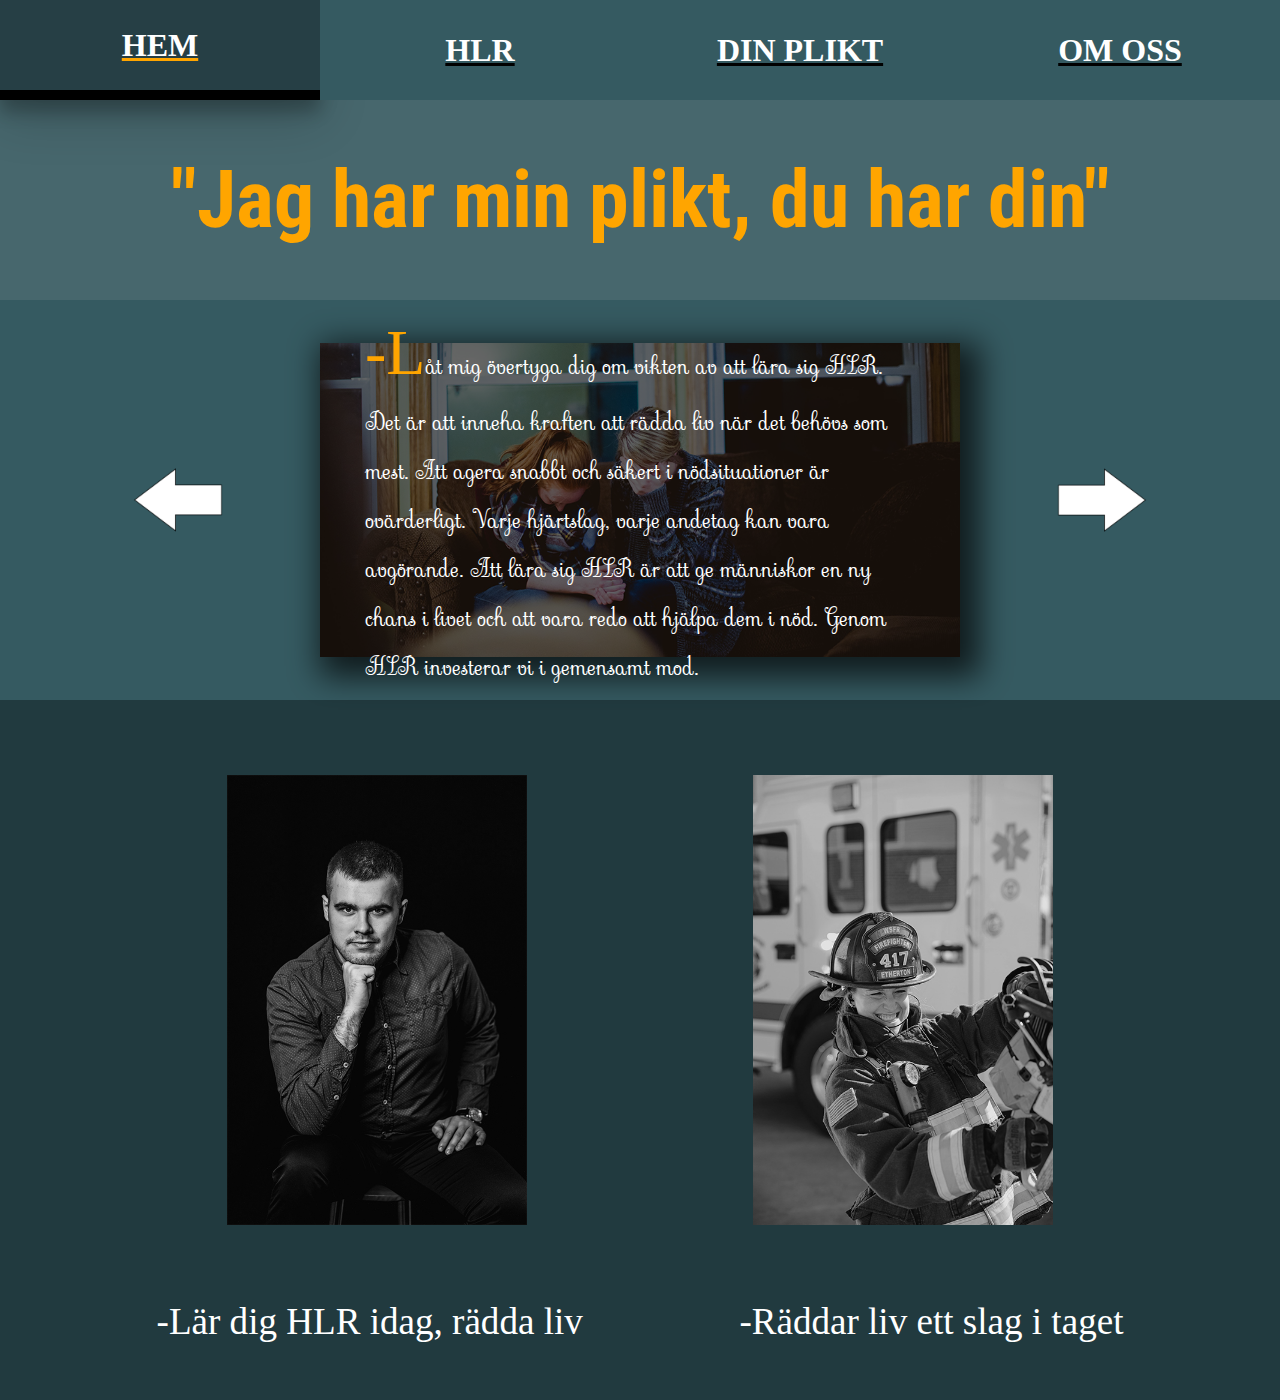
==== din_plikt.html @ 305149b8 "v.19" ====
<!DOCTYPE html>
<html lang="sv">
<head>
    <meta charset="UTF-8">
    <meta http-equiv="X-UA-Compatible" content="IE=edge">
    <meta name="viewport" content="width=device-width, initial-scale=1.0">
    <title>Din plikt</title>
    <link rel="preconnect" href="https://fonts.googleapis.com">
    <link rel="preconnect" href="https://fonts.gstatic.com" crossorigin>
    <link href="https://fonts.googleapis.com/css2?family=Open+Sans:ital,wght@0,300..800;1,300..800&display=swap" rel="stylesheet">
    <link rel="preconnect" href="https://fonts.googleapis.com">
    <link rel="preconnect" href="https://fonts.gstatic.com" crossorigin>
    <link href="https://fonts.googleapis.com/css2?family=Roboto+Condensed:ital,wght@0,100..900;1,100..900&family=Sevillana&display=swap" rel="stylesheet">
    <link rel="stylesheet" href="css/style.css">
</head>
<body>
    <nav>
        <ul id="link_list">
            <li><a href="index.html">Hem</a></li>
            <li><a href="hlr.html">HLR</a></li>
            <li><a href="din_plikt.html">Din plikt</a></li>
            <li><a href="om_oss.html">Om oss</a></li>
        </ul>
        <div id="burger">
            <div id="burger_line_1" class="burger_line"></div>
            <div id="burger_line_2" class="burger_line"></div>
            <div id="burger_line_3" class="burger_line"></div>
        </div>
    </nav>
    <section id="wrapper_din_plikt">
        <header>
            <h1 id="rubrik_din_plikt"> "Jag har min plikt, du har din"</h1>
        </header>
        
             

        <article id="text_din_plikt">
            <img id="but_left" src="img/arrow_left.png" alt="Button_left">
            <img id="but_right" src="img/arrow_right.png" alt="Button_right">
            <img id="plikt_bak" src="img/plikt_bak.jpg" alt="Bakgrundsbild, sörjande personer">
            <!-- Placeholder for additional images -->
            <p id="moral_text"> <span class="line">-L</span>åt mig övertyga dig om vikten av att lära sig HLR. Det är att inneha kraften att rädda liv när det behövs som mest. Att agera snabbt och säkert i nödsituationer är ovärderligt. Varje hjärtslag, varje andetag kan vara avgörande. Att lära sig HLR är att ge människor en ny chans i livet och att vara redo att hjälpa dem i nöd. Genom HLR investerar vi i gemensamt mod.</p>
        </article>

        <article id="tjomme_bilder"> 
            <img class="tjomme_pic" src="img/wise_guy_blacknwhite.jpg" alt="vis man">
            <img class="tjomme_pic" src="img/wise_woman_blacknwhite.jpg" alt="vis kvinna">
        </article>

        <article id="tjomme_replik">
            <p class="tjomme_snackar">-Lär dig HLR idag, rädda liv</p>
            <p class="tjomme_snackar">-Räddar liv ett slag i taget</p>
        </article>


    </section>
    <script src="js/script.js"></script>
</body>
</html>
---- css/style.css ----
*{
    margin: 0;
    padding: 0;
    box-sizing: border-box;

    --burgerline_width: 30px;
    --burgerline_height: 6px;
    --burgerline_margin: 5px;
    font-family: "Playfair Display", serif;
    font-style: normal;
}

/* Generella taggar */
nav {
    font-family: "Open Sans", sans-serif;
    font-weight: 400;
    
    height: 100px;
    width: 100%;
    background-color: var(--background_color);
    display: flex;
    justify-content: flex-end;
    align-items: center;
    background-color:#263f45;
    font-family: 'Courier New', Courier, monospace;
}

/* Wrappers Phone mode*/
#wrapper_main {
    display: grid;
    width: 100%;
    grid-template-columns:1fr;
    grid-template-rows: 200px 300px 400px;
    grid-template-areas: 
    "rub"
    "slogan" 
    "bilder"
    ;
}

#wrapper_hrl {
    display: grid;
    width: 100%;   
    grid-template-columns:1fr;
    grid-template-rows: 200px 300px 300px;
    grid-template-areas: 
    "rub"
    "picture2" 
    "text"
    ;
}

#wrapper_din_plikt {
    display: grid;
    height: 100vh;
    grid-template-columns:1fr;
    grid-template-rows: 200px 1fr;
    grid-template-areas: 
    "rub"
    "etik"
    ;
}

#wrapper_om_oss {
    display: grid;
    height: 100vh;
    grid-template-columns:1fr;
    grid-template-rows: 200px 200px 200px auto;
    grid-template-areas: 
    "rub"
    "text1"
    "pic"
    "text2"
    ;
}


/* Responsiv layout taggar */
.links_visible {
    transform: translateY(500px);
}

.burger_line {
    width: var(--burgerline_width);
    height: var(--burgerline_height);
    margin: var(--burgerline_margin);
    background: rgb(255, 255, 255);
    border-radius: 20%;
    transition: all 0.5s;
}

#link_list {
    background: var(--background_color);
    display: flex;
    flex-direction: column;
    height: 200px;
    position: absolute;
    top: -400px;
    background-color:#263f45;
    list-style: none;
    z-index: 1;
    align-items: center;
    justify-content: space-around;
    width: 110px;
    border-bottom-left-radius: 30px;
    transition: 0.5s;
    
    
}

#burger {
    margin-right: 30px;
    cursor: pointer;
}

#link_list a {
    text-decoration: none;
    color: rgb(255, 255, 255);
    font-weight: bold;
    font-size: 0.8rem;
    text-transform: uppercase;
}

.burger_in_x_form #burger_line_2 {
    opacity: 0;
}

.burger_in_x_form #burger_line_1 {
    transform: translateY(calc(var(--burgerline_height) + var(--burgerline_margin))) rotate(45deg);
}

.burger_in_x_form #burger_line_3 {
    transform: translateY(calc((-1)*(var(--burgerline_height) + var(--burgerline_margin)))) rotate(-45deg);
}

/*Homepage phone mode*/
#rubrik {
    grid-area: rub;
    height: 100%;
    width: 100%;
    display: flex;
    align-items: center;
    justify-content: center;
    background-image: url("/img/main_hlr.jpg");

}


#Logga_om_oss {
    height: auto;
    width: 85%;
}

#slogan {
    grid-area: slogan;
    width: 100%;
    background-color: #355A61;
    color: white;
    display: flex;
    flex-direction: column;
    justify-content: space-evenly;
    padding: 20px;
    font-size: 1.2rem;
}

#mobil_bilder {
    grid-area: bilder;
    background-color: #063d48;
    display: flex;
    justify-content: space-evenly;
    align-items: center;
    width: 100%;
    height: 100%;
}

.context_bild_main {
    border-radius: 50%;
    height: auto;
    width: 20%;

}

    
/* HRL Phone mode*/
#rubrik_hrl {
    grid-area: rub;
    background-color: #355A61;
    height: 100%;
    width: 100%;
    display: flex;
    align-items: center;
    justify-content: center;
    flex-direction: column;
    padding: 20px;
}

.big_text {
    color: #ffa500;
    font-size: 2rem;
}

#inledning_hlr {
    color: white;
    width: 100%;
    font-size: 1rem;

}

#picture_hlr_1 {
    background-color: #4c7a83;
    grid-area: picture2;
    display: flex;
    align-items: center;
    justify-content: center;
}

#bild1 {
    width: 300px;
    height: auto;
}

#text_hlr {
    grid-area: text;
    background-color: #304f56;
    display: flex;
    justify-content: center;
    text-align: center;
    align-items: center;
    flex-direction: column;
    color: white;
    padding: 10px;
    height: 100%;
}

#intro_7_steg {
    color: orange;
    margin: 10px;

}

/* Din plikt Phone mode*/

#but_left {
    height: 80px;
    width: auto;
    position: absolute;
    z-index: 5;
    left: 2%;
}

#but_right {
    height: 80px;
    width: auto;
    position: absolute;
    z-index: 5;
    right: 2%;
}


#rubrik_din_plikt {
    font-family: "Roboto Condensed", sans-serif;
    font-weight: 800;
    grid-area: rub;
    display: flex;
    justify-content: center;
    align-items: center;
    padding: 20px;
    font-size: 2rem;
    background-color: #376c77;
    height: 100%;
    width: 100%;
    color: orange;
    
}

#plikt_bak {
    width: 70% ;
    height: auto;
    filter: brightness(40%);
    box-shadow: 10px 10px 30px 10px rgba(0, 0, 0, 0.7);
}

#text_din_plikt {
    grid-area: etik;
    background-color: #10343b;
    width: 100%;
    height: 100%;
    display: flex;
    justify-content: center;
    align-items: center;
    overflow: visible;
    position: relative;
}

#moral_text {
    width: 60%;
    font-size: 1rem;
    color: white;
    position: absolute;
    font-family: "Sevillana", cursive;
}

.line {
    font-size: 2rem;
    color: orange;
    word-spacing: 0px;
}


/* Om oss Phone mode*/

.color {
    color: orange;
    font-family: "Roboto Condensed", sans-serif;
    font-weight: 800;
}

#rubrik_om_oss {
    grid-area: rub;
    background-color: #376c77;
    height: 100%;
    display: flex;
    justify-content: center;
    align-items: center;
}

#om_oss_intro {
    grid-area: text1;
    background-color: #254a51;
    height: 100%;
    padding: 10px;
    color: white;
    flex-direction: row;
    padding: 20px;
    font-size: 1rem;
}

#text_om_oss {
    grid-area: text2;
    background-color: #1a373d;
    display: flex;
    justify-content: center;
    align-items: flex-start;
    color: white;
    flex-direction: column;
    font-size: 1.2rem;
}


#picture_om_oss {
    grid-area: pic;
    width: 100%;
    height: 100%;
    filter: brightness(60%);
}

@media screen and (min-width: 800px) {
    

/*Burger tranformation*/
#burger {

    display: none;
    }
    
    #link_list {
        flex-direction: row;
        height: 100px;
        width: 100%;
        position: absolute;
        top: 0px;
        justify-content: space-evenly;
        
    }

    #link_list a {
        font-size: 2rem;
    }
    
    li {
        background-color:#355A61;
        display: flex;
        width: 100%;
        height: 100%;
        text-decoration: underline;
        
    }

    li:hover {
        background-color: #263f45;
        color: white;
        border-bottom: 10px solid black;
        transition: 0.2s;
        box-shadow: 0 12px 16px 0 rgba(0,0,0,0.24), 0 17px 50px 0 rgba(0,0,0,0.19);
        text-decoration-color: orange;
    }
    
    a { 
        height: 100%;
        width: 100%;
        display: flex;
        justify-content: center;
        align-items: center;
    }
    
/* Wrappers computer mode*/
#wrapper_main {
    display: grid;
    width: 100%;
    grid-template-columns: 100%;
    grid-template-rows: 300px 300px 300px;
    grid-template-areas: 
    "rub"
    "slogan"
    "bilder"
    ;
}

#wrapper_hrl {
    display: grid;
    height: 100vh;
    width: 100%;
    grid-template-columns:1fr 1fr;
    grid-template-rows: 300px 200px auto;
    grid-template-areas: 
    "rub text"
    "picture2 text"
    "picture2 text"
    ;
}

#wrapper_din_plikt {
    display: grid;
    height: 100vh;
    grid-template-columns:1fr;
    grid-template-rows: 200px 400px 600px 100px;
    grid-template-areas: 
    "rub"
    "etik"
    "tjomme_bild"
    "tjomme_text"
    ;
}

#wrapper_om_oss {
    display: grid;
    grid-template-columns:1fr 1fr;
    grid-template-rows: 200px auto;
    grid-template-areas: 
    "rub text"
    "pic_om pic_om"
    ;
}



/* Homepage Computer mode*/

#rubrik {
    grid-area: rub;
    background-image: url("/img/main_hlr.jpg");
    background-size: cover;
    width: 100%;
} 

#Logga_om_oss {
    height: auto;
    width: 85%;
}


#slogan {
    grid-area: slogan;
    width: 100%;
    display: flex;
    align-items: center;
    justify-content: center;

}

.slagord {
    padding: 15px;
    font-size: 1.5rem;

}

#mobil_bilder {
    grid-area: bilder;
    width: 100%;
    visibility: visible;
    background-color: #063d48;
    display: flex;
    align-items: center;
    justify-content: space-around;
    flex-direction: row;
}

.context_bild_main {
    border-radius: 50%;
    height: 50%;
    width: auto;

}



/* HRL Computer mode*/
#rubrik_hrl {
    grid-area: rub;
    background-color: #47676d;
    width: 100%;
    color: white;
    display: flex;
    flex-direction: column;
    align-items: center;
    justify-content: flex-start;
}

#inledning_hlr {
    font-family: "Open Sans", sans-serif;
    font-weight: 200;
    margin-top: 2px;
    color: white;
    width: 90%;
    word-spacing: 2px;
    font-size: calc(0.8vw + 0.8vh + 0.8vmin);
    z-index: 5;

}

.big_text {
    font-size: 4rem;
    margin-top: 60px;
}

#picture_hlr_1 {
    background-color:#47676d;
    grid-area: picture2;
    position: relative;
}

#bild1 {
    width: 50%;
    height: auto;
    position: absolute;
    left: 20%;
    bottom: 40px;
}

#text_hlr {
    grid-area: text;
    background-image: url(/img/dark_pulse.jpg);
    background-size: cover;
    background-position: center;
    display: flex;
    justify-content: flex-start;
    align-items: flex-start;
    flex-direction: column;
    padding-left: 10%;
    list-style-type: circle;
    list-style: none;
}


#intro_7_steg {
    font-family: "Roboto Condensed", sans-serif;
    font-weight: 800;
    color: orange;
    margin-bottom: 10px;
    font-size: 2rem;
    position: relative;
    margin-top: 25%;
}

.steg_7 {
    font-family: "Open Sans", sans-serif;
    font-weight: 400;
    color: white;
    font-size: large;
    padding-top: 5px;
    padding-bottom: 5px;
    text-align: left;
    font-size: calc(0.8vw + 0.8vh + 0.8vmin);

}







/* Din plikt Computer mode*/

#but_left {
    height: 100px;
    width: auto;
    position: absolute;
    z-index: 5;
    left: 10%;
}

#but_right {
    height: 100px;
    width: auto;
    position: absolute;
    z-index: 5;
    right: 10%;
}


#rubrik_din_plikt {
    grid-area: rub;
    background-color:#47676d;
    height: 100%;
    width: 100%;
    display: flex;
    justify-content: center;
    align-items: center;
    font-weight: bolder;
    color: orange;
    font-size: 5rem;
}


#text_din_plikt {
    grid-area: etik;
    width: 100%;
    display: flex;
    justify-content: center;
    align-items: center;
    color: white;
    font-size: larger;
    background-color:#355A61;
    overflow: visible;
    position: relative;
}

#plikt_bak {
    grid-area: etik;
    width: 50%;
    height: auto;
    position: relative;
    filter: brightness(40%);
    max-width: 900px;
    min-width: 600px;
}

#moral_text {
    font-size: 1.5rem;
    color: white;
    position: absolute;
    width: 40%;
    min-width: 550px;
    max-width: 700px;
}

.line {
    font-size: 4rem;
    color: orange;
    letter-spacing: 0px;
}


#line_close {
    font-size: 4rem;
    color: orange;
    letter-spacing: -0.6rem;

}

#tjomme_bilder {
    grid-area: tjomme_bild;
    background-color: #213a3f;
    display:grid;
    display: flex;
    align-items: center;
    justify-content: space-evenly;
}

.tjomme_pic {
    width: 300px;
    height: auto;
}

#tjomme_replik {
    grid-area: tjomme_text;
    background-color: #213a3f;
    display: flex;
    align-items: flex-start;
    justify-content: space-evenly;
}

.tjomme_snackar {
    color: white;
    font-size: calc(1vw +  1.2vh + 1.5vmin);

}


/* Om oss Computer mode*/

.color {
    color: orange;
    font-size: 2rem;
    font-family: "Roboto Condensed", sans-serif;
    font-weight: 800;
}

#color_big {
    color: orange;
    font-size: 6rem;
    font-family: "Roboto Condensed", sans-serif;
    font-weight: 800;
}

#rubrik_om_oss {
    grid-area: rub;
    background-color: #263f45;
    height: 100%;
    display: flex;
    position: relative;
    align-items: center;
    justify-content: center;
    width: 200%;
}

#Logga_om_oss {
    height: auto;
    z-index: 6;
    max-width: 900px;
}

#om_oss_intro {
    font-family: "Open Sans", sans-serif;
    font-style: normal;
    position: absolute;
    background-color: transparent;
    height: 50%;
    z-index: 5;
    width: 40%;
    font-size: calc(0.8vw + 0.8vh + 0.8vmin);
    color: rgb(255, 255, 255);
    left: 6%;
}

#text_om_oss {
    grid-area: text;
    position: absolute;
    padding-left: 35px;
    padding-top: 10%;
    right: 0px;
    height: 100%;
    width: 40%;
    background-color: #263f45;
    color: white;
    font-size: 1.3rem;
    filter:opacity(80%);
    z-index: 5;
    row-gap: 30px;
    
}

.text_inuti_oss {
    text-align: left;
    width: 50%;
}

#picture_om_oss {
    grid-area: pic_om;
    width: 100%;
    height: 100%;
    overflow: hidden;
    filter: brightness(40%);
}

}
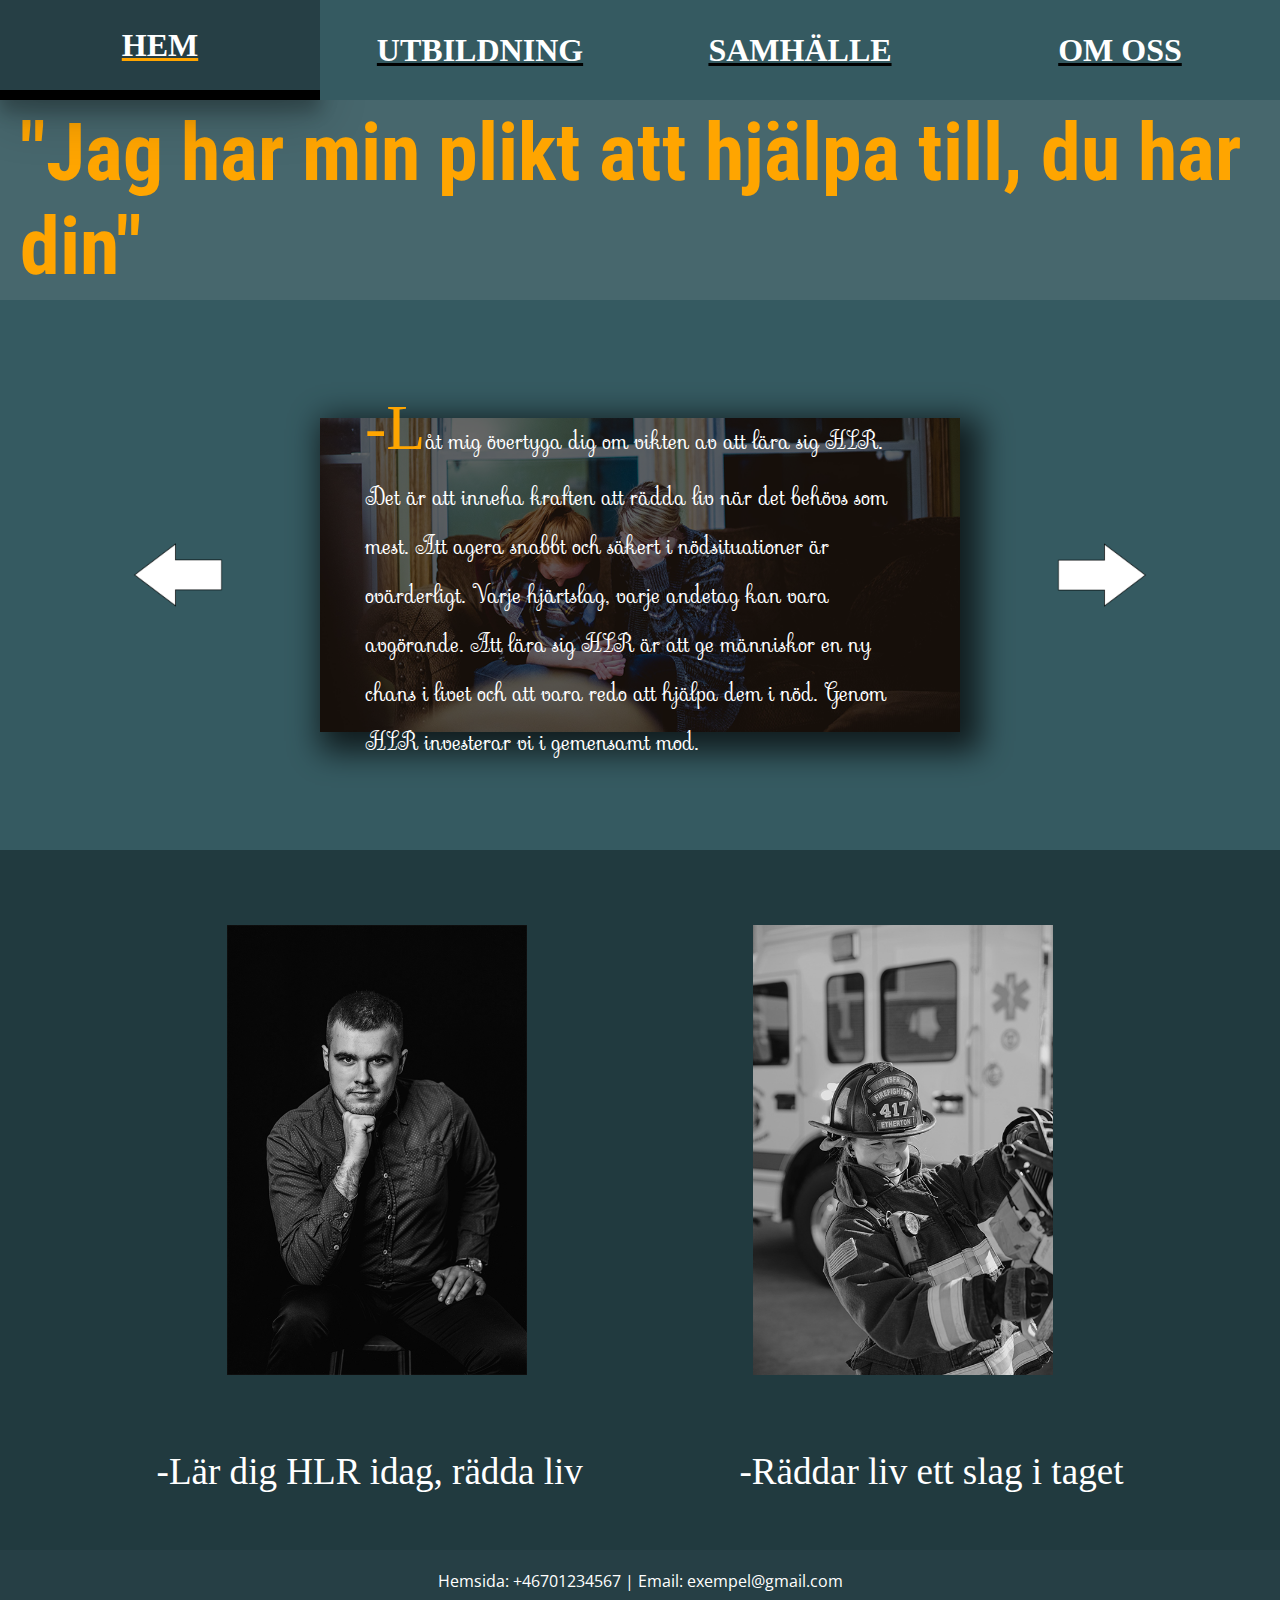
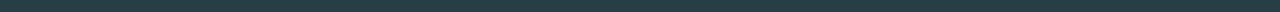
==== commit fc803953: "v.21" ====
--- a/din_plikt.html
+++ b/din_plikt.html
@@ -17,8 +17,8 @@
     <nav>
         <ul id="link_list">
             <li><a href="index.html">Hem</a></li>
-            <li><a href="hlr.html">HLR</a></li>
-            <li><a href="din_plikt.html">Din plikt</a></li>
+            <li><a href="hlr.html">Utbildning</a></li>
+            <li><a href="din_plikt.html">Samhälle</a></li>
             <li><a href="om_oss.html">Om oss</a></li>
         </ul>
         <div id="burger">
@@ -29,7 +29,7 @@
     </nav>
     <section id="wrapper_din_plikt">
         <header>
-            <h1 id="rubrik_din_plikt"> "Jag har min plikt, du har din"</h1>
+            <h1 id="rubrik_din_plikt"> "Jag har min plikt att hjälpa till, du har din"</h1>
         </header>
         
              
@@ -38,7 +38,6 @@
             <img id="but_left" src="img/arrow_left.png" alt="Button_left">
             <img id="but_right" src="img/arrow_right.png" alt="Button_right">
             <img id="plikt_bak" src="img/plikt_bak.jpg" alt="Bakgrundsbild, sörjande personer">
-            <!-- Placeholder for additional images -->
             <p id="moral_text"> <span class="line">-L</span>åt mig övertyga dig om vikten av att lära sig HLR. Det är att inneha kraften att rädda liv när det behövs som mest. Att agera snabbt och säkert i nödsituationer är ovärderligt. Varje hjärtslag, varje andetag kan vara avgörande. Att lära sig HLR är att ge människor en ny chans i livet och att vara redo att hjälpa dem i nöd. Genom HLR investerar vi i gemensamt mod.</p>
         </article>
 
@@ -52,6 +51,9 @@
             <p class="tjomme_snackar">-Räddar liv ett slag i taget</p>
         </article>
 
+        <footer id="footer">
+            <p>Hemsida: +46701234567 | Email: exempel@gmail.com</p>
+        </footer>
 
     </section>
     <script src="js/script.js"></script>
--- a/css/style.css
+++ b/css/style.css
@@ -13,7 +13,24 @@
     font-style: normal;
 }
 
+
 /* Generella taggar */
+
+#footer {
+    background-color: #263f45;
+    color: white;
+    text-align: center;
+    padding: 20px;
+    bottom: 0;
+    width: 100%;
+}
+
+#footer p {
+    margin: 0;
+    font-family: "Open Sans", sans-serif;
+    font-weight: 400;
+}
+
 nav {
     font-family: "Open Sans", sans-serif;
     font-weight: 400;
@@ -57,10 +74,12 @@
     display: grid;
     height: 100vh;
     grid-template-columns:1fr;
-    grid-template-rows: 200px 1fr;
+    grid-template-rows: 200px 300px 200px 100px;
     grid-template-areas: 
     "rub"
     "etik"
+    "tjomme_bild"
+    "tjomme_text"
     ;
 }
 
@@ -144,7 +163,7 @@
     display: flex;
     align-items: center;
     justify-content: center;
-    background-image: url("/img/main_hlr.jpg");
+    background-image: url(../img/main_hlr.jpg);
 
 }
 
@@ -163,7 +182,7 @@
     flex-direction: column;
     justify-content: space-evenly;
     padding: 20px;
-    font-size: 1.2rem;
+    font-size: 0.8rem;
 }
 
 #mobil_bilder {
@@ -244,19 +263,19 @@
 /* Din plikt Phone mode*/
 
 #but_left {
-    height: 80px;
+    height: 40px;
     width: auto;
     position: absolute;
     z-index: 5;
-    left: 2%;
+    left: 1%;
 }
 
 #but_right {
-    height: 80px;
+    height: 40px;
     width: auto;
     position: absolute;
     z-index: 5;
-    right: 2%;
+    right: 1%;
 }
 
 
@@ -297,7 +316,7 @@
 
 #moral_text {
     width: 60%;
-    font-size: 1rem;
+    font-size: 0.7rem;
     color: white;
     position: absolute;
     font-family: "Sevillana", cursive;
@@ -307,6 +326,36 @@
     font-size: 2rem;
     color: orange;
     word-spacing: 0px;
+}
+
+
+#tjomme_bilder {
+    grid-area: tjomme_bild;
+    background-color: #1b6371;
+    display:grid;
+    display: flex;
+    align-items: center;
+    justify-content: space-evenly;
+}
+
+.tjomme_pic {
+    width: 100px;
+    height: auto;
+}
+
+#tjomme_replik {
+    grid-area: tjomme_text;
+    background-color: #10343b;
+    display: flex;
+    align-items: center;
+    justify-content: space-evenly;
+}
+
+.tjomme_snackar {
+    color: white;
+    font-size: calc(1vw +  1.2vh + 1.5vmin);
+    display: flex;
+
 }
 
 
@@ -335,7 +384,7 @@
     color: white;
     flex-direction: row;
     padding: 20px;
-    font-size: 1rem;
+    font-size: 0.9rem;
 }
 
 #text_om_oss {
@@ -356,6 +405,7 @@
     height: 100%;
     filter: brightness(60%);
 }
+
 
 @media screen and (min-width: 800px) {
     
@@ -436,7 +486,7 @@
     display: grid;
     height: 100vh;
     grid-template-columns:1fr;
-    grid-template-rows: 200px 400px 600px 100px;
+    grid-template-rows: 200px 550px 600px 100px;
     grid-template-areas: 
     "rub"
     "etik"
@@ -461,7 +511,7 @@
 
 #rubrik {
     grid-area: rub;
-    background-image: url("/img/main_hlr.jpg");
+    background-image: url(../img/main_hlr.jpg);
     background-size: cover;
     width: 100%;
 } 
@@ -552,7 +602,7 @@
 
 #text_hlr {
     grid-area: text;
-    background-image: url(/img/dark_pulse.jpg);
+    background-image: url("../img/dark_pulse.jpg");
     background-size: cover;
     background-position: center;
     display: flex;
@@ -699,7 +749,6 @@
     font-size: calc(1vw +  1.2vh + 1.5vmin);
 
 }
-
 
 /* Om oss Computer mode*/
 
@@ -750,14 +799,13 @@
 #text_om_oss {
     grid-area: text;
     position: absolute;
-    padding-left: 35px;
-    padding-top: 10%;
+    padding-left: 120px;
     right: 0px;
     height: 100%;
     width: 40%;
     background-color: #263f45;
     color: white;
-    font-size: 1.3rem;
+    font-size: 2rem;
     filter:opacity(80%);
     z-index: 5;
     row-gap: 30px;
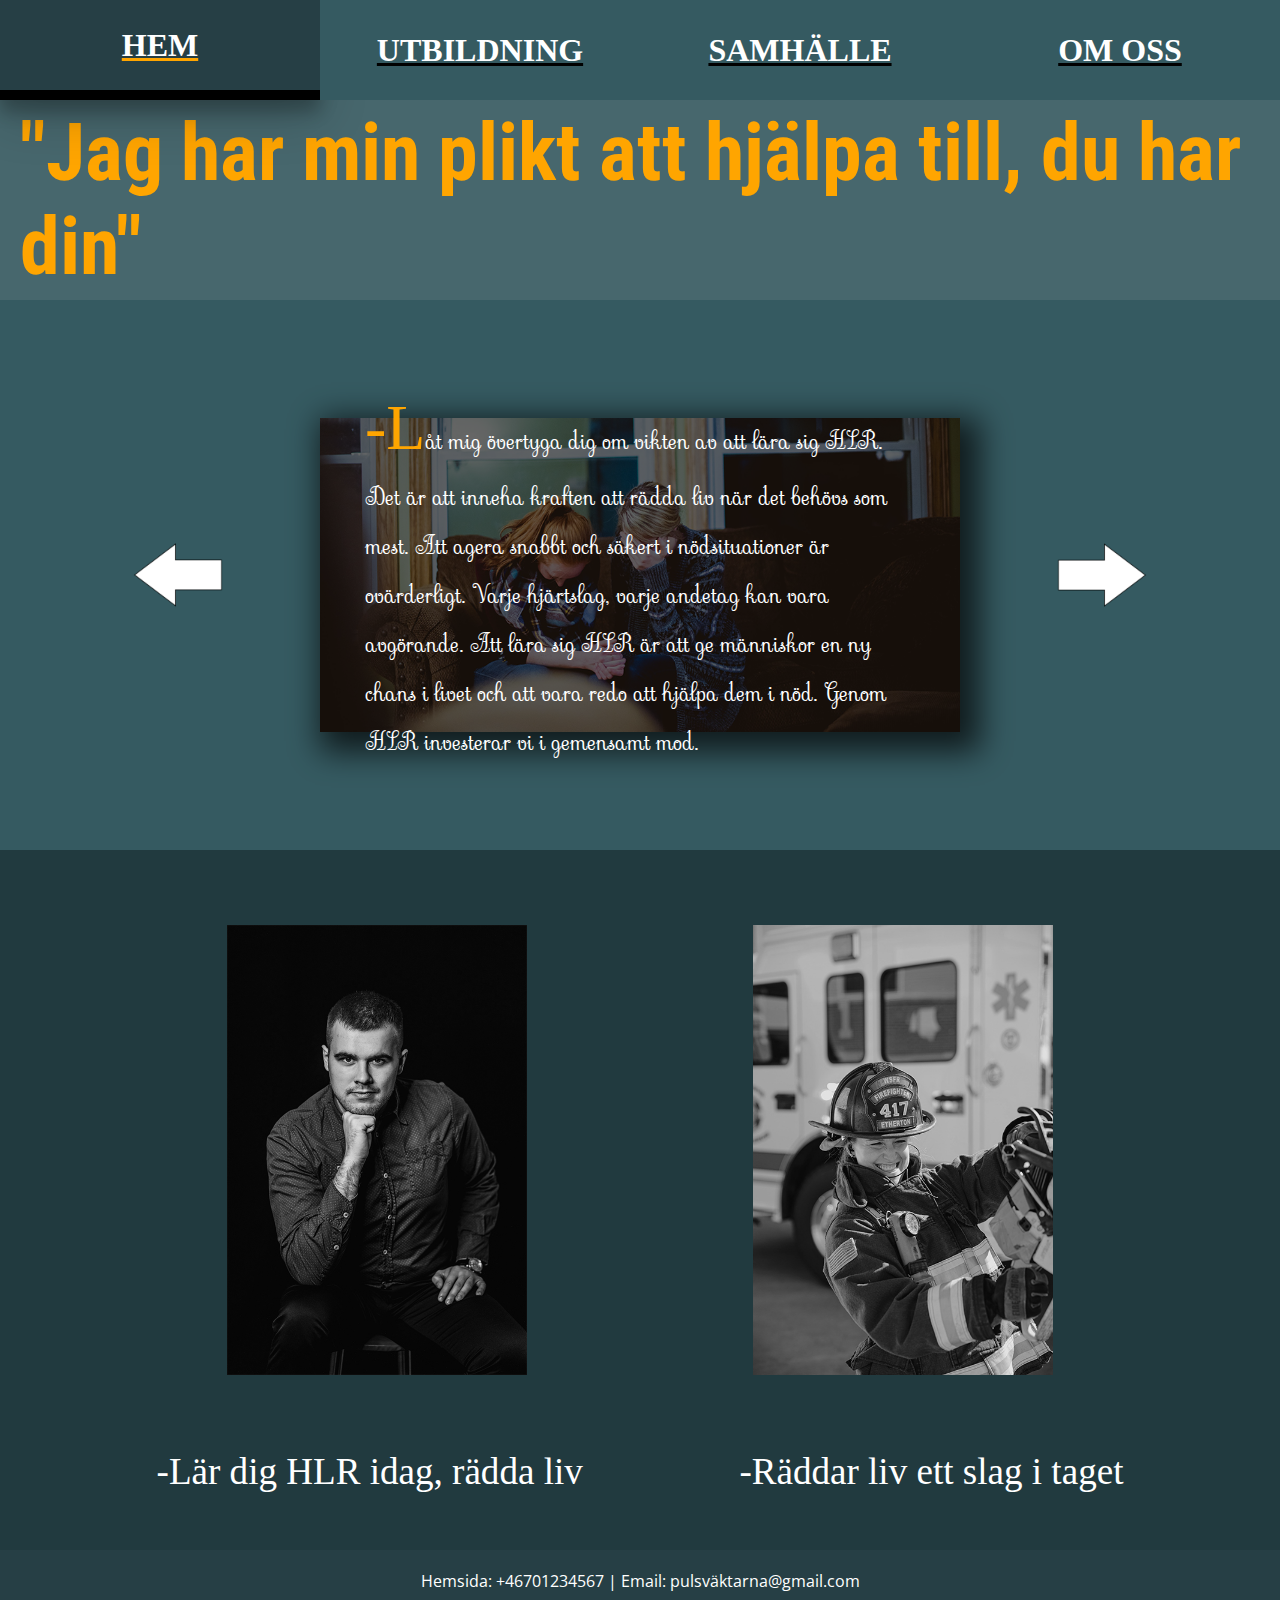
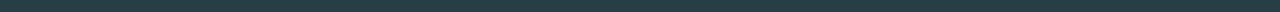
==== commit 3250ce64: "v.21" ====
--- a/din_plikt.html
+++ b/din_plikt.html
@@ -16,10 +16,10 @@
 <body>
     <nav>
         <ul id="link_list">
-            <li><a href="index.html">Hem</a></li>
-            <li><a href="hlr.html">Utbildning</a></li>
-            <li><a href="din_plikt.html">Samhälle</a></li>
-            <li><a href="om_oss.html">Om oss</a></li>
+            <li class="else"><a href="index.html">Hem</a></li>
+            <li class="else"><a href="hlr.html">Utbildning</a></li>
+            <li class="else"><a href="din_plikt.html">Samhälle</a></li>
+            <li class="else"><a href="om_oss.html">Om oss</a></li>
         </ul>
         <div id="burger">
             <div id="burger_line_1" class="burger_line"></div>
@@ -52,7 +52,7 @@
         </article>
 
         <footer id="footer">
-            <p>Hemsida: +46701234567 | Email: exempel@gmail.com</p>
+            <p>Hemsida: +46701234567 | Email: pulsväktarna@gmail.com</p>
         </footer>
 
     </section>
--- a/css/style.css
+++ b/css/style.css
@@ -21,8 +21,17 @@
     color: white;
     text-align: center;
     padding: 20px;
-    bottom: 0;
-    width: 100%;
+    bottom: 0px;
+    width: 100%;
+}
+
+#footer_long {
+    background-color: #263f45;
+    color: white;
+    text-align: center;
+    padding: 20px;
+    bottom: 0px;
+    width: 200%;
 }
 
 #footer p {
@@ -217,7 +226,9 @@
 }
 
 .big_text {
-    color: #ffa500;
+    font-family: "Roboto Condensed", sans-serif;
+    font-weight: 800;
+    color: orange;
     font-size: 2rem;
 }
 
@@ -255,8 +266,13 @@
 }
 
 #intro_7_steg {
-    color: orange;
-    margin: 10px;
+    margin: 0;
+    margin-top: 10%;
+    font-family: "Roboto Condensed", sans-serif;
+    font-weight: 800;
+    color: orange;
+    font-size: 3rem;
+    margin-bottom: 10px;
 
 }
 
@@ -430,7 +446,7 @@
         font-size: 2rem;
     }
     
-    li {
+    .else {
         background-color:#355A61;
         display: flex;
         width: 100%;
@@ -439,7 +455,7 @@
         
     }
 
-    li:hover {
+    .else:hover {
         background-color: #263f45;
         color: white;
         border-bottom: 10px solid black;
@@ -460,12 +476,13 @@
 #wrapper_main {
     display: grid;
     width: 100%;
-    grid-template-columns: 100%;
-    grid-template-rows: 300px 300px 300px;
+    grid-template-columns: 1fr 1fr;
+    grid-template-rows: 300px 400px 200px 500px;
     grid-template-areas: 
-    "rub"
-    "slogan"
-    "bilder"
+    "rub rub"
+    "slogan slogan"
+    "bilder bilder"
+    "text image"
     ;
 }
 
@@ -474,11 +491,12 @@
     height: 100vh;
     width: 100%;
     grid-template-columns:1fr 1fr;
-    grid-template-rows: 300px 200px auto;
+    grid-template-rows: 300px 200px 300px 500px;
     grid-template-areas: 
     "rub text"
     "picture2 text"
     "picture2 text"
+    "choose places"
     ;
 }
 
@@ -555,6 +573,47 @@
 
 }
 
+#text_section {
+    grid-area: text; 
+    width: 100%;
+    height: 100%;
+    padding: 20px;
+    background-color: #355A61;
+}
+
+#image_section {
+    grid-area: image;
+    width: 100%;
+    height: 100%;
+    background-color: #355A61;
+    display: flex;
+    justify-content: center;
+    align-items: center;
+    color: white;
+}
+
+#image_section img {
+    width: auto;
+    height: 80%;
+    border-radius: 7%;
+    max-width: 100%;
+    max-height: 100%;
+}
+
+#text_section_big {
+    color: orange;
+    font-size: 6rem;
+    font-family: "Roboto Condensed", sans-serif;
+    font-weight: 800;
+
+}
+
+#text_text {
+    color: white;
+    font-size: 3rem;
+
+}
+
 
 
 /* HRL Computer mode*/
@@ -613,16 +672,15 @@
     list-style-type: circle;
     list-style: none;
 }
-
+I
 
 #intro_7_steg {
+    margin: 0;
     font-family: "Roboto Condensed", sans-serif;
     font-weight: 800;
-    color: orange;
+    color: white;
+    font-size: 6rem;
     margin-bottom: 10px;
-    font-size: 2rem;
-    position: relative;
-    margin-top: 25%;
 }
 
 .steg_7 {
@@ -638,7 +696,54 @@
 }
 
 
-
+#half_left {
+    padding-left: 3%;
+    padding-top: 3%;
+    grid-area: choose;
+    background-color: #3e5a5f;
+    height: 100%;
+    width: 100%;
+    color: white;
+}
+
+#bigger_text {
+    font-size: 1.2rem;
+    padding-top: 2%;
+
+}
+
+#lista_platser {
+    font-size: 1.2rem;
+    padding-top: 2%;
+    padding-bottom: 2%;
+
+}
+
+#half_right {
+    padding-left: 3%;
+    padding-top: 3%;
+    grid-area: places;
+    color: white;
+    background-color: #3e5a5f;
+    height: 100%;
+    width: 100%;
+}
+
+.rub_do {
+    font-family: "Roboto Condensed", sans-serif;
+    font-weight: 800;
+    color: orange;
+    font-size: 2rem
+}
+
+.rub_do_smaller {
+    padding-top: 3%;
+    font-family: "Roboto Condensed", sans-serif;
+    font-weight: 800;
+    color: rgb(199, 131, 5);
+    font-size: 1.2rem
+
+}
 
 
 
@@ -800,6 +905,7 @@
     grid-area: text;
     position: absolute;
     padding-left: 120px;
+    padding-top: 150px;
     right: 0px;
     height: 100%;
     width: 40%;
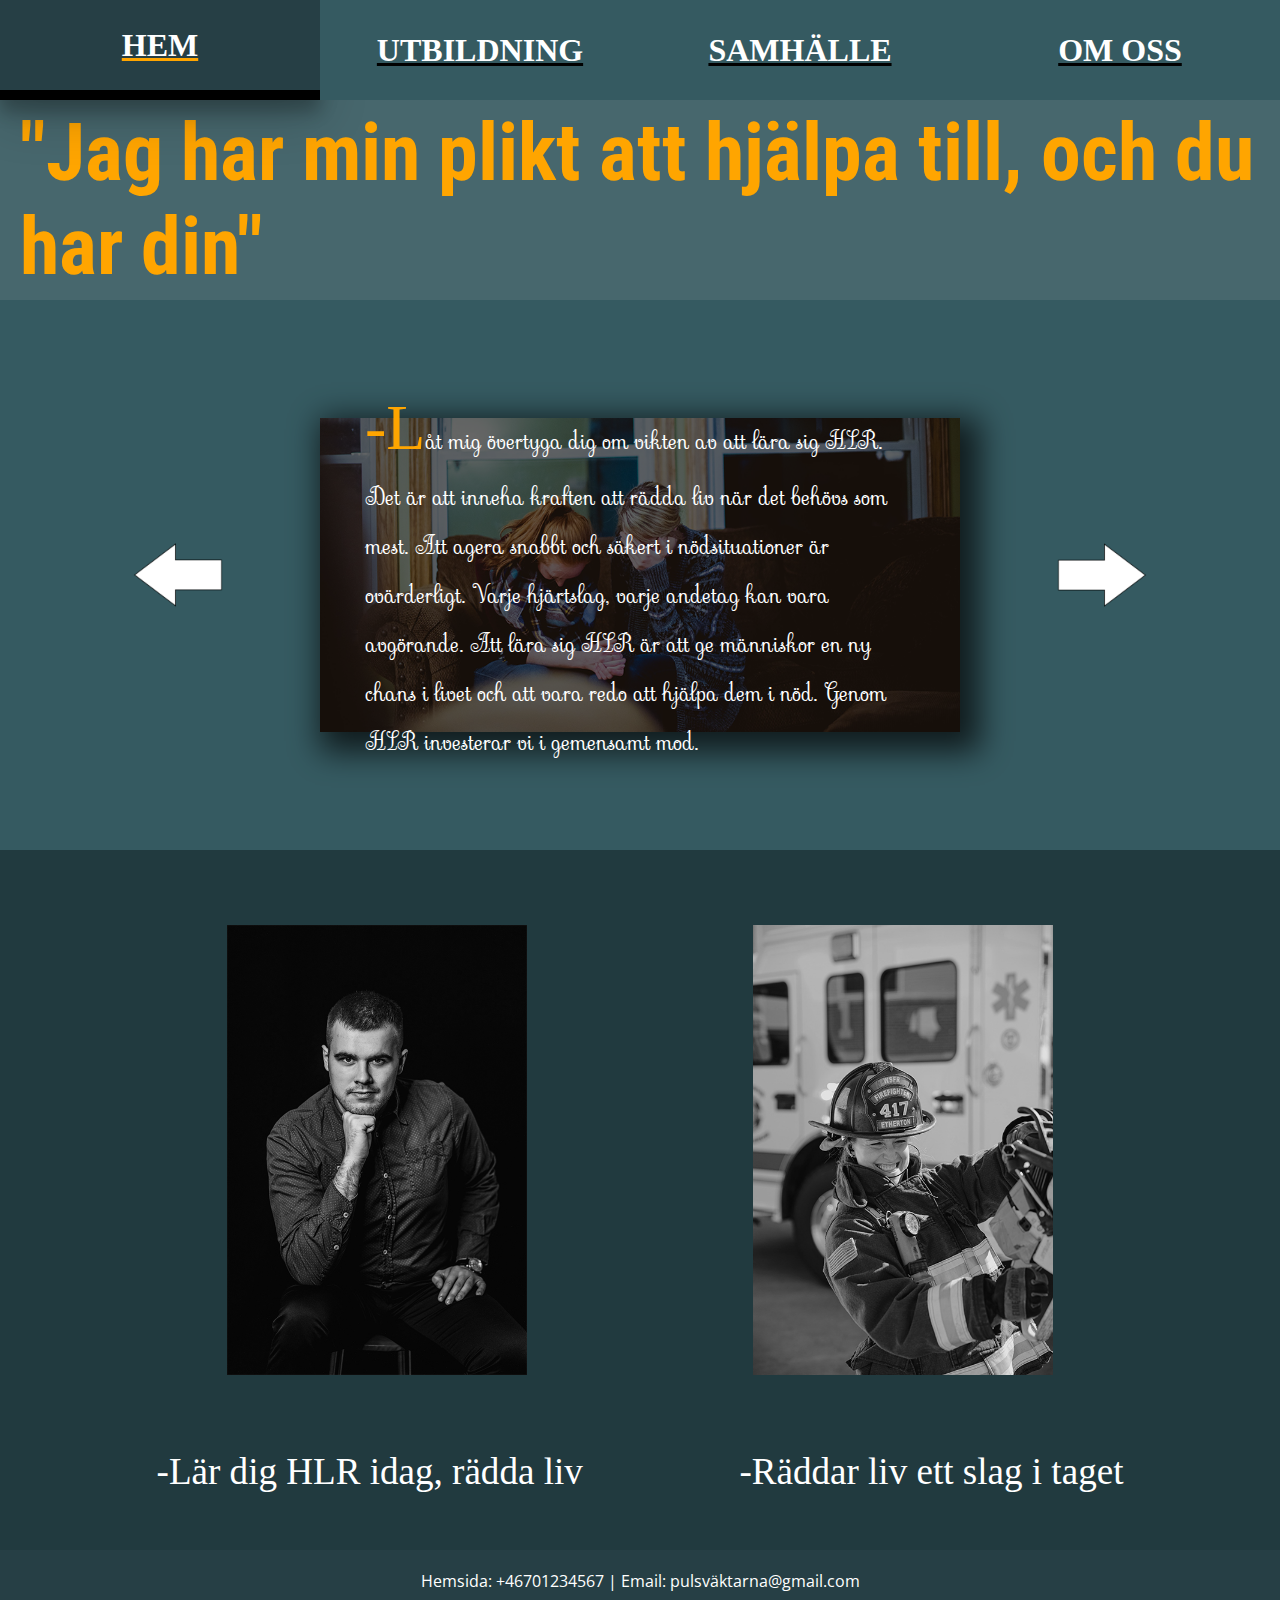
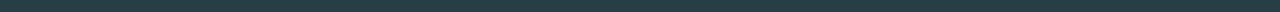
==== commit d7aefe1c: "v.21" ====
--- a/din_plikt.html
+++ b/din_plikt.html
@@ -29,7 +29,7 @@
     </nav>
     <section id="wrapper_din_plikt">
         <header>
-            <h1 id="rubrik_din_plikt"> "Jag har min plikt att hjälpa till, du har din"</h1>
+            <h1 id="rubrik_din_plikt"> "Jag har min plikt att hjälpa till, och du har din"</h1>
         </header>
         
              
--- a/css/style.css
+++ b/css/style.css
@@ -59,11 +59,13 @@
     display: grid;
     width: 100%;
     grid-template-columns:1fr;
-    grid-template-rows: 200px 300px 400px;
+    grid-template-rows: 200px 300px 200px 200px 300px ;
     grid-template-areas: 
     "rub"
     "slogan" 
     "bilder"
+    "text"
+    "image"
     ;
 }
 
@@ -71,11 +73,13 @@
     display: grid;
     width: 100%;   
     grid-template-columns:1fr;
-    grid-template-rows: 200px 300px 300px;
+    grid-template-rows: 200px 300px 400px 400px 400px;
     grid-template-areas: 
     "rub"
     "picture2" 
     "text"
+    "choose"
+    "places"
     ;
 }
 
@@ -96,12 +100,14 @@
     display: grid;
     height: 100vh;
     grid-template-columns:1fr;
-    grid-template-rows: 200px 200px 200px auto;
+    grid-template-rows: 200px 200px 200px 300px 500px 300px;
     grid-template-areas: 
     "rub"
     "text1"
     "pic"
     "text2"
+    "text_mig"
+    "pic_mig"
     ;
 }
 
@@ -211,8 +217,60 @@
 
 }
 
+#text_section {
+    grid-area: text; 
+    width: 100%;
+    height: 100%;
+    padding: 20px;
+    background-color: #355A61;
+}
+
+#image_section {
+    grid-area: image;
+    width: 100%;
+    height: 100%;
+    background-color: #355A61;
+    display: flex;
+    justify-content: center;
+    align-items: center;
+    color: white;
+}
+
+#image_section img {
+    width: auto;
+    height: 60%;
+    border-radius: 7%;
+    max-width: 100%;
+    max-height: 100%;
+}
+
+#text_section_big {
+    color: orange;
+    font-size: 3rem;
+    font-family: "Roboto Condensed", sans-serif;
+    font-weight: 800;
+
+}
+
+#text_text {
+    color: white;
+    font-size: 2rem;
+
+}
+
     
 /* HRL Phone mode*/
+
+
+#footer_long {
+    background-color: #263f45;
+    color: white;
+    text-align: center;
+    padding: 20px;
+    bottom: 0px;
+    width: 100%;
+}
+
 #rubrik_hrl {
     grid-area: rub;
     background-color: #355A61;
@@ -275,6 +333,56 @@
     margin-bottom: 10px;
 
 }
+
+#half_left {
+    padding-left: 3%;
+    padding-top: 3%;
+    grid-area: choose;
+    background-color: #3e5a5f;
+    height: 100%;
+    width: 100%;
+    color: white;
+}
+
+#bigger_text {
+    font-size: 1.2rem;
+    padding-top: 2%;
+
+}
+
+#lista_platser {
+    font-size: 1.2rem;
+    padding-top: 2%;
+    padding-bottom: 2%;
+
+}
+
+#half_right {
+    padding-left: 3%;
+    padding-top: 3%;
+    grid-area: places;
+    color: white;
+    background-color: #3e5a5f;
+    height: 100%;
+    width: 100%;
+}
+
+.rub_do {
+    font-family: "Roboto Condensed", sans-serif;
+    font-weight: 800;
+    color: orange;
+    font-size: 2rem
+}
+
+.rub_do_smaller {
+    padding-top: 3%;
+    font-family: "Roboto Condensed", sans-serif;
+    font-weight: 800;
+    color: rgb(199, 131, 5);
+    font-size: 1.2rem
+
+}
+
 
 /* Din plikt Phone mode*/
 
@@ -383,6 +491,13 @@
     font-weight: 800;
 }
 
+#color_big {
+    color: orange;
+    font-family: "Roboto Condensed", sans-serif;
+    font-weight: 800;
+    font-size: 2rem;
+}
+
 #rubrik_om_oss {
     grid-area: rub;
     background-color: #376c77;
@@ -422,6 +537,43 @@
     filter: brightness(60%);
 }
 
+#profil_beskrivning {
+    grid-area: text_mig ;
+    background-color: #47676d;
+    text-align: center;
+    display: flex;
+    align-items: center;
+    justify-content: center;
+    flex-direction: column;
+    padding-left: 3%;
+    
+}
+
+#long_text {
+    color: white;
+    font-size: 1.2rem;
+}
+.rub_do_big {
+    font-family: "Roboto Condensed", sans-serif;
+    font-weight: 800;
+    color: orange;
+    font-size: 4rem;
+}
+
+#profil_bild {
+    grid-area: pic_mig ;
+    background-color: #47676d;
+    display: flex;
+    justify-content: center;
+    align-items: center;
+}
+
+#pic_on_me {
+    border: rgb(255, 255, 255) solid 5px;
+    max-height: 80%;
+    width: auto;
+
+}
 
 @media screen and (min-width: 800px) {
     
@@ -516,10 +668,11 @@
 #wrapper_om_oss {
     display: grid;
     grid-template-columns:1fr 1fr;
-    grid-template-rows: 200px auto;
+    grid-template-rows: 200px 720px 500px;
     grid-template-areas: 
     "rub text"
     "pic_om pic_om"
+    "text_mig pic_mig"
     ;
 }
 
@@ -745,7 +898,14 @@
 
 }
 
-
+#footer_long {
+    background-color: #263f45;
+    color: white;
+    text-align: center;
+    padding: 20px;
+    bottom: 0px;
+    width: 200%;
+}
 
 
 /* Din plikt Computer mode*/
@@ -931,4 +1091,44 @@
     filter: brightness(40%);
 }
 
+#profil_beskrivning {
+    grid-area: text_mig ;
+    background-color: #47676d;
+    text-align: center;
+    display: flex;
+    align-items: center;
+    justify-content: center;
+    flex-direction: column;
+    padding-left: 3%;
+    
+}
+
+#long_text {
+    color: white;
+    font-size: 1.5rem;
+}
+.rub_do_big {
+    font-family: "Roboto Condensed", sans-serif;
+    font-weight: 800;
+    color: orange;
+    font-size: 4rem;
+}
+
+#profil_bild {
+    grid-area: pic_mig ;
+    background-color: #47676d;
+    display: flex;
+    justify-content: center;
+    align-items: center;
+}
+
+#pic_on_me {
+    border: rgb(255, 255, 255) solid 5px;
+    max-height: 80%;
+    width: auto;
+
+}
+
+
+
 }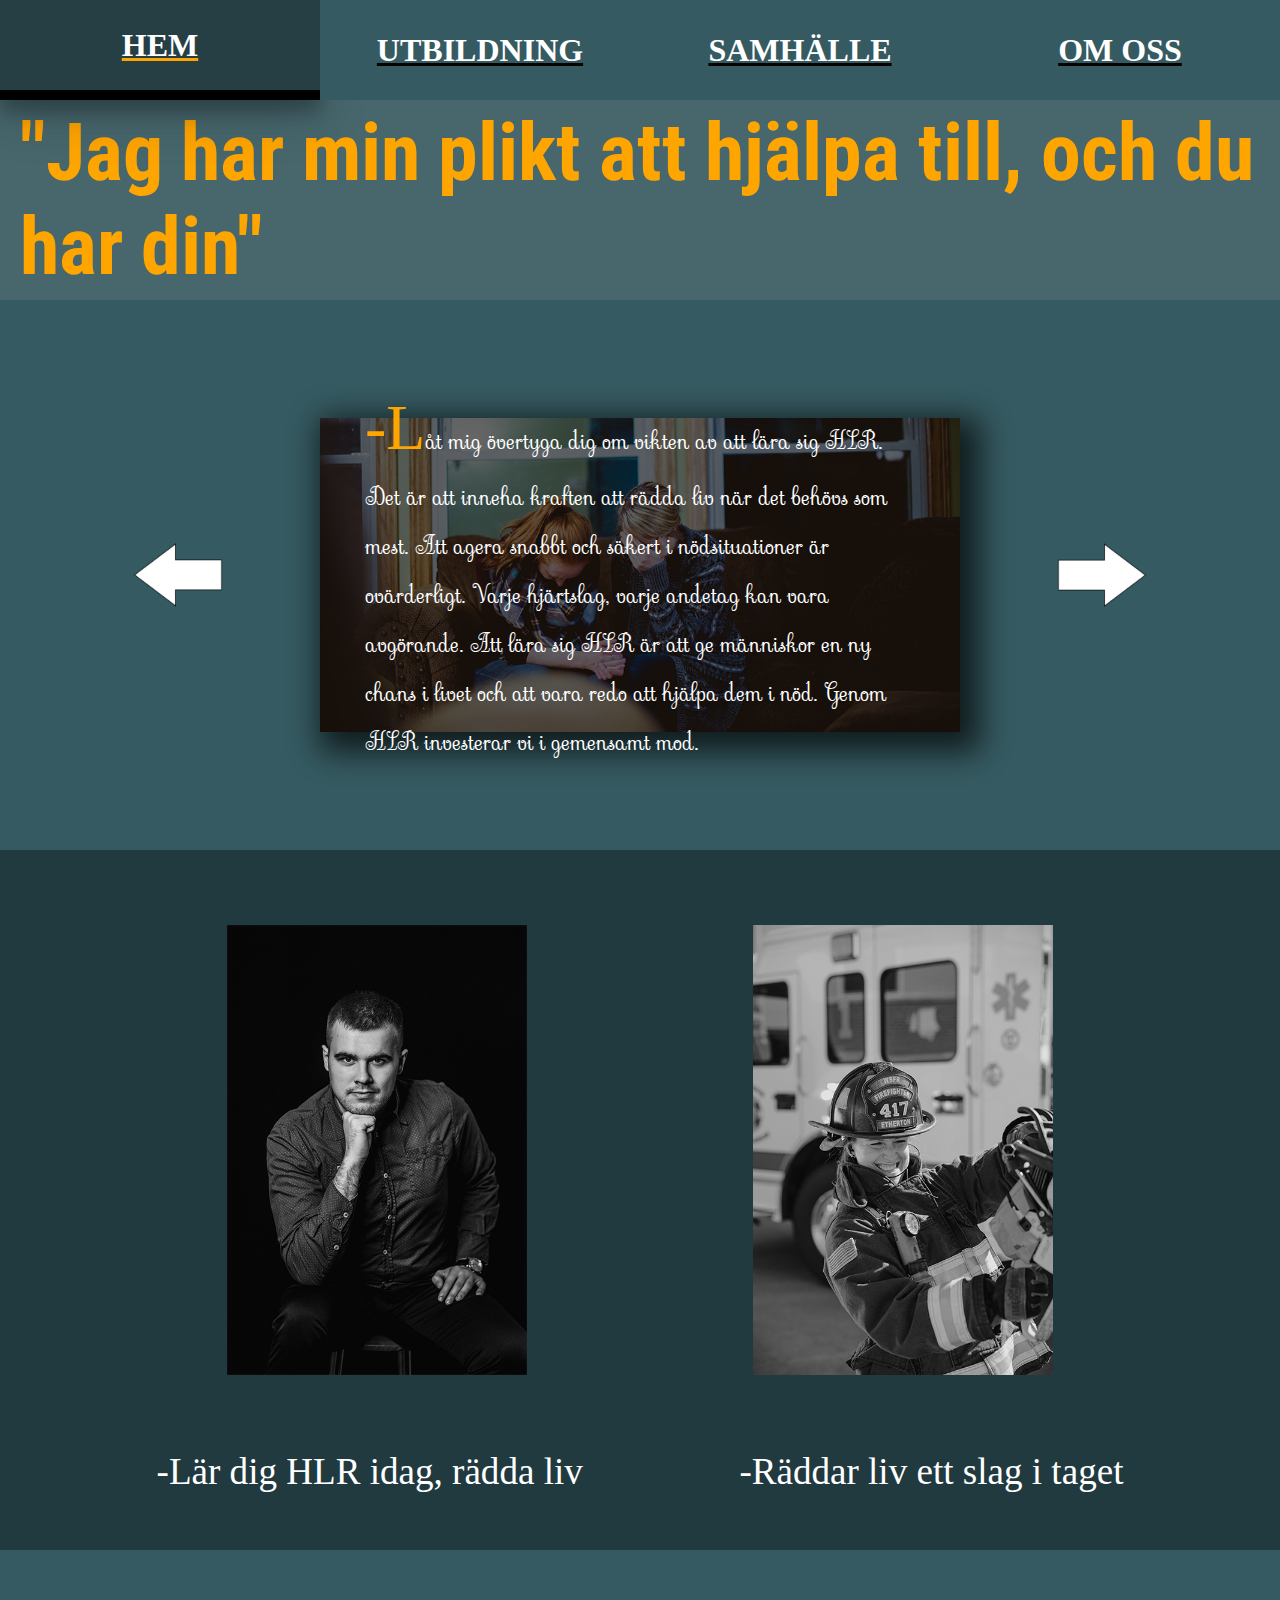
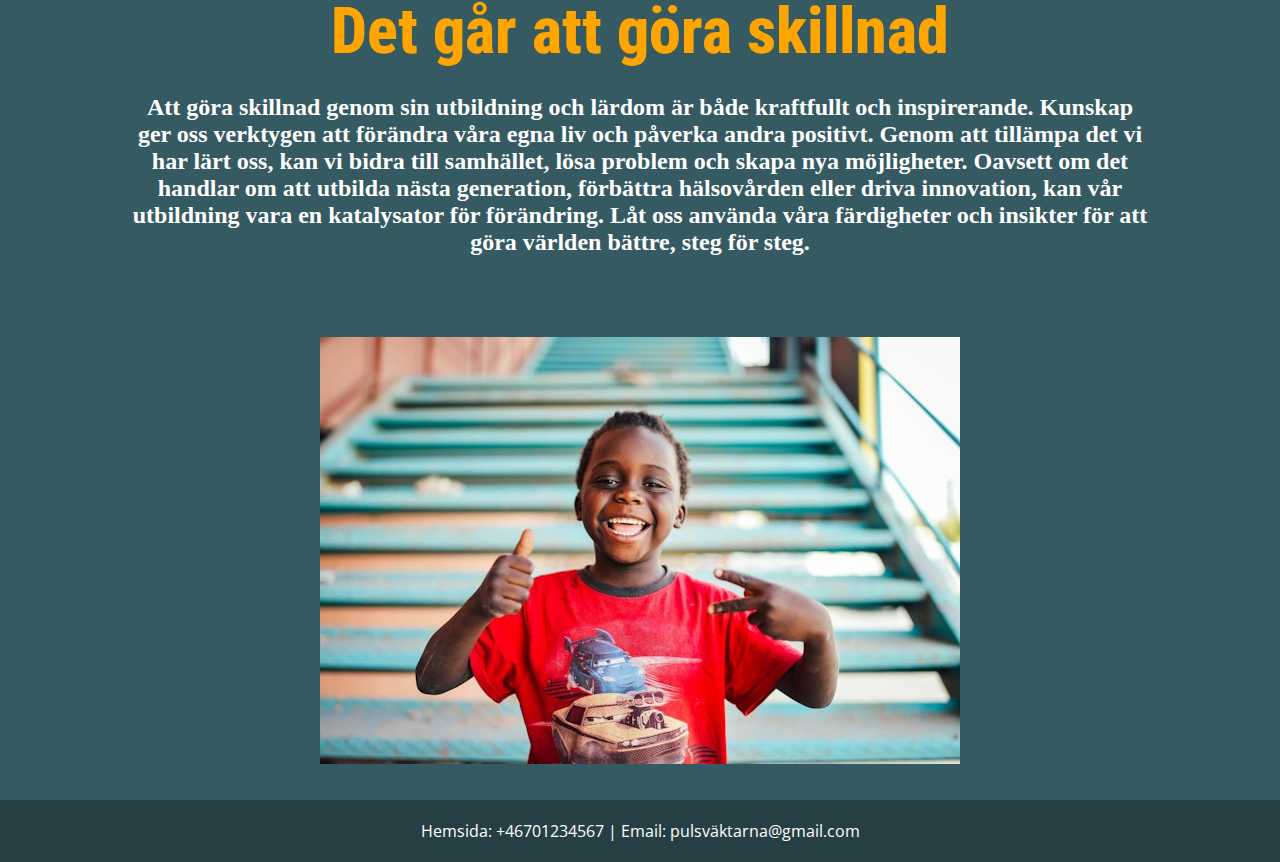
==== commit cf9d4508: "v.21" ====
--- a/din_plikt.html
+++ b/din_plikt.html
@@ -51,10 +51,23 @@
             <p class="tjomme_snackar">-Räddar liv ett slag i taget</p>
         </article>
 
+        
+        <section id="duty_beskrivning">
+            <h2 class="rub_do_big ">Det går att göra skillnad</h1>
+            <h2 id="long_texts"> Att göra skillnad genom sin utbildning och lärdom är både kraftfullt och inspirerande. Kunskap ger oss verktygen att förändra våra egna liv och påverka andra positivt. Genom att tillämpa det vi har lärt oss, kan vi bidra till samhället, lösa problem och skapa nya möjligheter. Oavsett om det handlar om att utbilda nästa generation, förbättra hälsovården eller driva innovation, kan vår utbildning vara en katalysator för förändring. Låt oss använda våra färdigheter och insikter för att göra världen bättre, steg för steg.</h2>
+                
+                
+        </section>  
+        <section id="picnsutff">
+            <img id="pic_on_duty" src="img/happy_kid.jpg" alt="bild_mig">
+        </section>
+        
         <footer id="footer">
             <p>Hemsida: +46701234567 | Email: pulsväktarna@gmail.com</p>
         </footer>
 
+     
+      
     </section>
     <script src="js/script.js"></script>
 </body>
--- a/css/style.css
+++ b/css/style.css
@@ -655,13 +655,15 @@
 #wrapper_din_plikt {
     display: grid;
     height: 100vh;
-    grid-template-columns:1fr;
-    grid-template-rows: 200px 550px 600px 100px;
+    grid-template-columns: 1fr;
+    grid-template-rows: 200px 550px 600px 100px 350px 500px;
     grid-template-areas: 
     "rub"
     "etik"
     "tjomme_bild"
     "tjomme_text"
+    "duty"
+    "duty_pic"
     ;
 }
 
@@ -1014,6 +1016,33 @@
     font-size: calc(1vw +  1.2vh + 1.5vmin);
 
 }
+
+#duty_beskrivning {
+    grid-area: duty;
+    background-color: #355A61;
+    display: flex;
+    flex-direction: column;
+    justify-content: center;
+    align-items: center;
+    text-align: center;
+
+}
+
+#long_texts {
+    margin-top: 2%;
+    color: white;
+    width: 80%;
+}
+
+#picnsutff {
+    grid-area: duty_pic;
+    background-color: #355A61 ;
+    display: flex;
+    align-items: center;
+    justify-content: center;
+}
+
+
 
 /* Om oss Computer mode*/
 
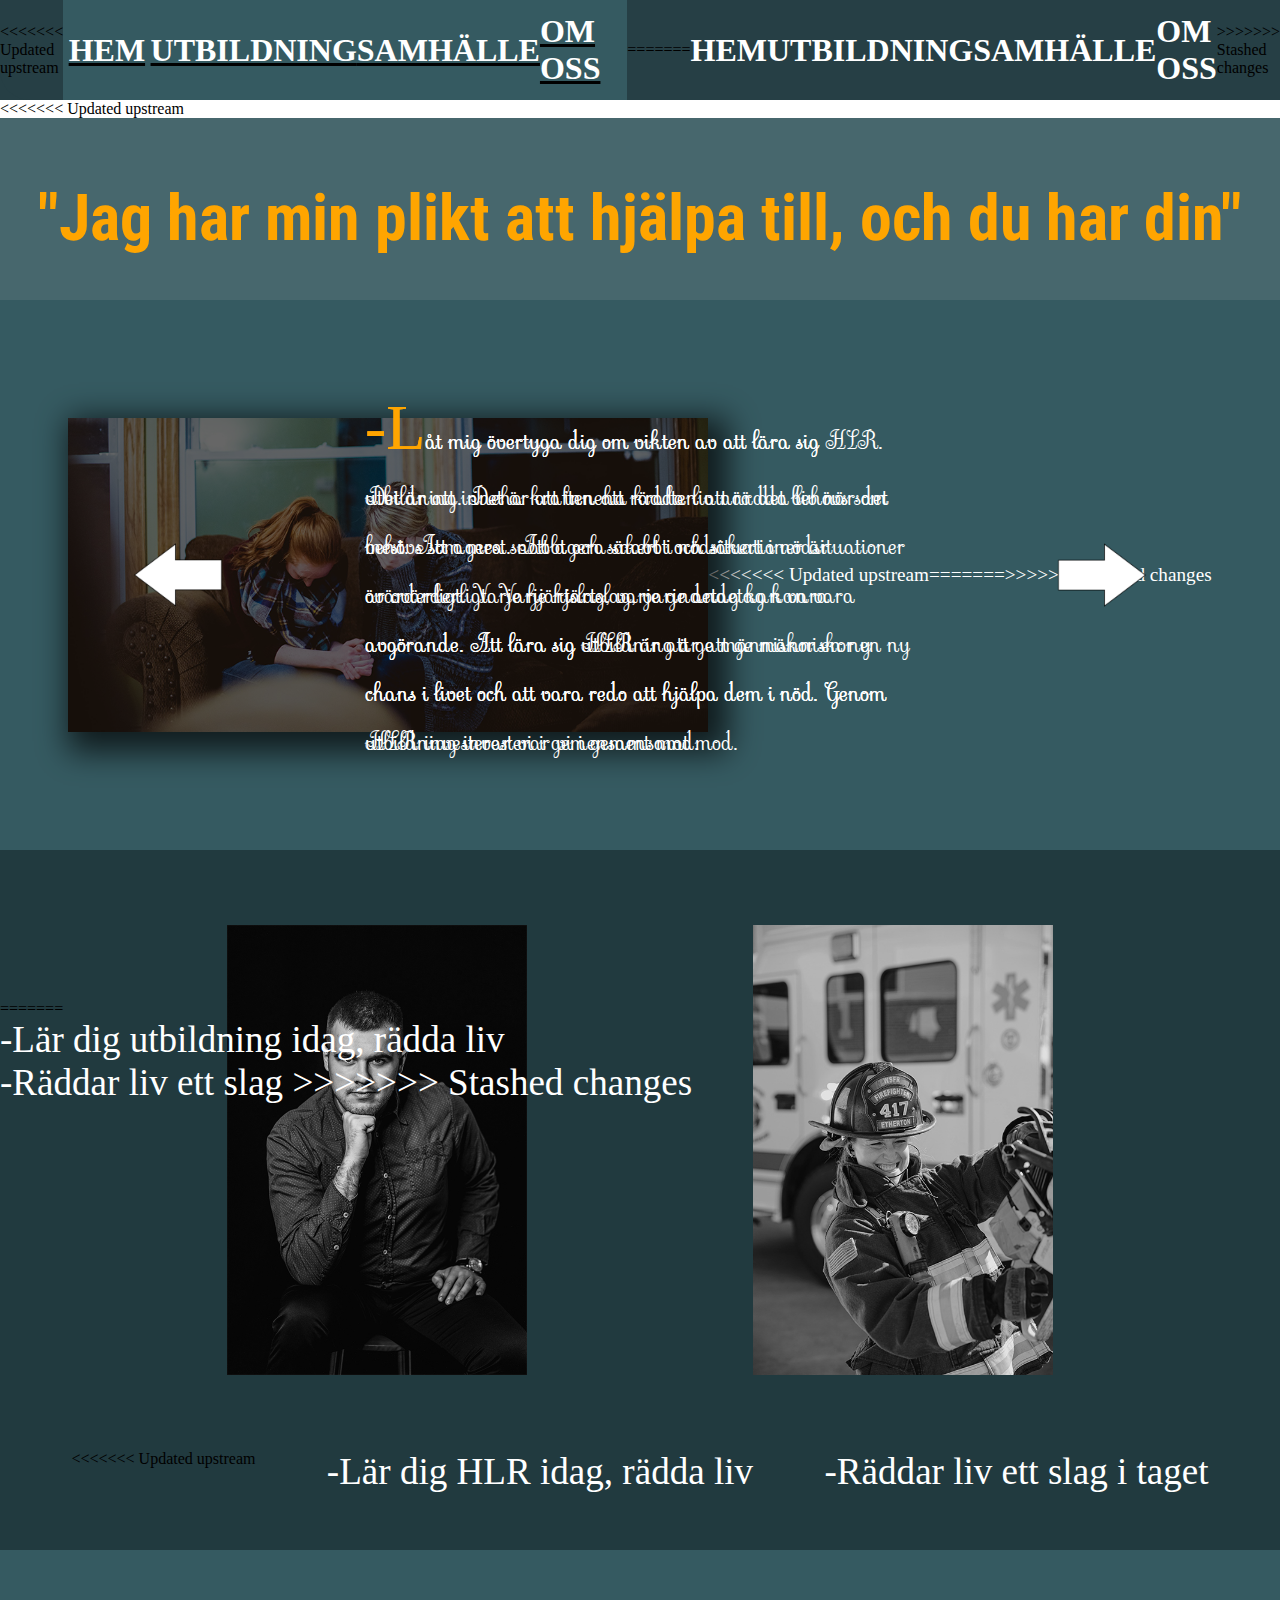
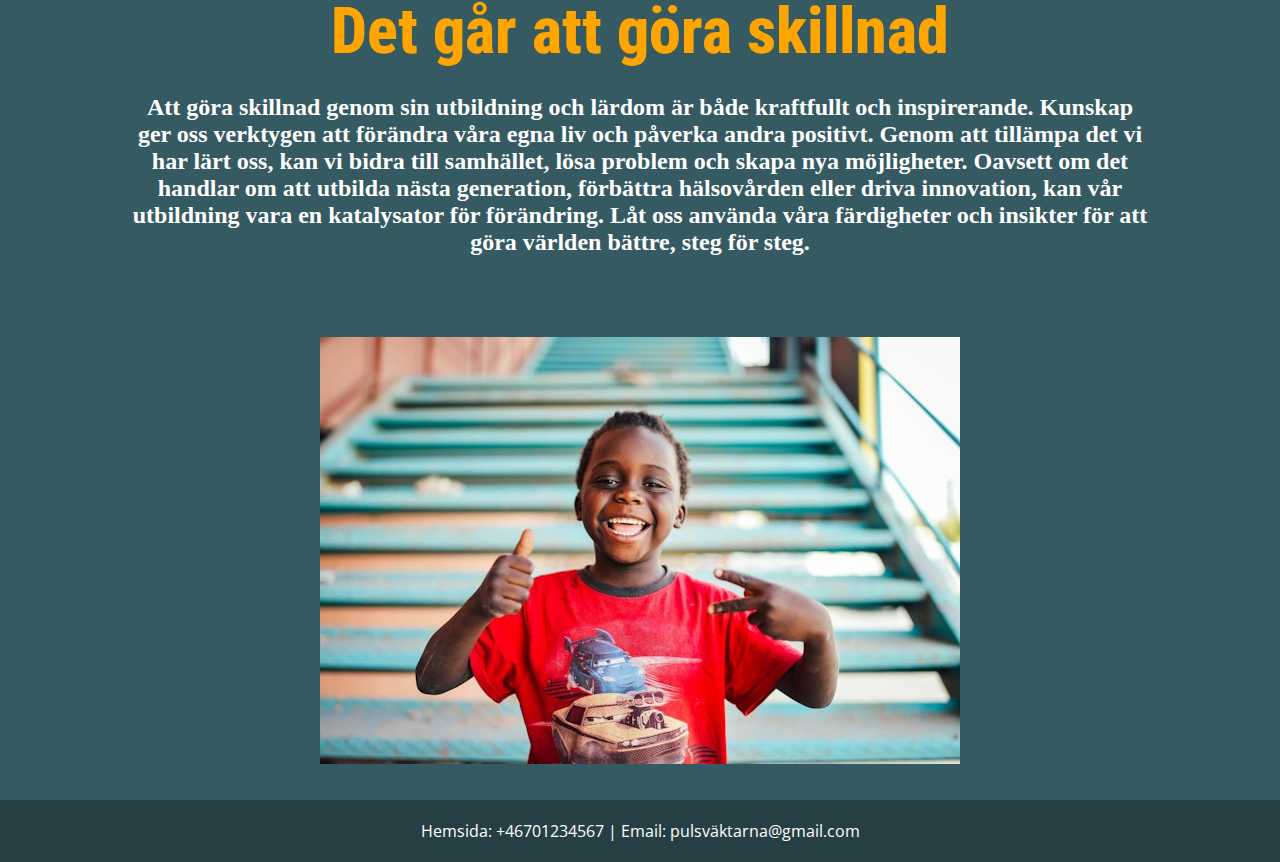
==== commit 9751d38a: "c.21" ====
--- a/din_plikt.html
+++ b/din_plikt.html
@@ -4,7 +4,7 @@
     <meta charset="UTF-8">
     <meta http-equiv="X-UA-Compatible" content="IE=edge">
     <meta name="viewport" content="width=device-width, initial-scale=1.0">
-    <title>Din plikt</title>
+    <title>Samhälle</title>
     <link rel="preconnect" href="https://fonts.googleapis.com">
     <link rel="preconnect" href="https://fonts.gstatic.com" crossorigin>
     <link href="https://fonts.googleapis.com/css2?family=Open+Sans:ital,wght@0,300..800;1,300..800&display=swap" rel="stylesheet">
@@ -16,10 +16,17 @@
 <body>
     <nav>
         <ul id="link_list">
+<<<<<<< Updated upstream
             <li class="else"><a href="index.html">Hem</a></li>
             <li class="else"><a href="hlr.html">Utbildning</a></li>
             <li class="else"><a href="din_plikt.html">Samhälle</a></li>
             <li class="else"><a href="om_oss.html">Om oss</a></li>
+=======
+            <li><a href="index.html">Hem</a></li>
+            <li><a href="hlr.html">Utbildning</a></li>
+            <li><a href="din_plikt.html">Samhälle</a></li>
+            <li><a href="om_oss.html">Om oss</a></li>
+>>>>>>> Stashed changes
         </ul>
         <div id="burger">
             <div id="burger_line_1" class="burger_line"></div>
@@ -29,16 +36,22 @@
     </nav>
     <section id="wrapper_din_plikt">
         <header>
+<<<<<<< Updated upstream
             <h1 id="rubrik_din_plikt"> "Jag har min plikt att hjälpa till, och du har din"</h1>
+=======
+            <h1 id="rubrik_din_plikt"> "Jag har min plikt att hjälpa till, du har din"</h1>
+>>>>>>> Stashed changes
         </header>
         
-             
-
         <article id="text_din_plikt">
             <img id="but_left" src="img/arrow_left.png" alt="Button_left">
             <img id="but_right" src="img/arrow_right.png" alt="Button_right">
             <img id="plikt_bak" src="img/plikt_bak.jpg" alt="Bakgrundsbild, sörjande personer">
+<<<<<<< Updated upstream
             <p id="moral_text"> <span class="line">-L</span>åt mig övertyga dig om vikten av att lära sig HLR. Det är att inneha kraften att rädda liv när det behövs som mest. Att agera snabbt och säkert i nödsituationer är ovärderligt. Varje hjärtslag, varje andetag kan vara avgörande. Att lära sig HLR är att ge människor en ny chans i livet och att vara redo att hjälpa dem i nöd. Genom HLR investerar vi i gemensamt mod.</p>
+=======
+            <p id="moral_text"> <span class="line">-L</span>åt mig övertyga dig om vikten av att lära sig utbildning. Det är att inneha kraften att rädda liv när det behövs som mest. Att agera snabbt och säkert i nödsituationer är ovärderligt. Varje hjärtslag, varje andetag kan vara avgörande. Att lära sig utbildning är att ge människor en ny chans i livet och att vara redo att hjälpa dem i nöd. Genom utbildning investerar vi i gemensamt mod.</p>
+>>>>>>> Stashed changes
         </article>
 
         <article id="tjomme_bilder"> 
@@ -47,13 +60,14 @@
         </article>
 
         <article id="tjomme_replik">
+<<<<<<< Updated upstream
             <p class="tjomme_snackar">-Lär dig HLR idag, rädda liv</p>
             <p class="tjomme_snackar">-Räddar liv ett slag i taget</p>
         </article>
 
         
         <section id="duty_beskrivning">
-            <h2 class="rub_do_big ">Det går att göra skillnad</h1>
+            <h1 class="rub_do_big ">Det går att göra skillnad</h1>
             <h2 id="long_texts"> Att göra skillnad genom sin utbildning och lärdom är både kraftfullt och inspirerande. Kunskap ger oss verktygen att förändra våra egna liv och påverka andra positivt. Genom att tillämpa det vi har lärt oss, kan vi bidra till samhället, lösa problem och skapa nya möjligheter. Oavsett om det handlar om att utbilda nästa generation, förbättra hälsovården eller driva innovation, kan vår utbildning vara en katalysator för förändring. Låt oss använda våra färdigheter och insikter för att göra världen bättre, steg för steg.</h2>
                 
                 
@@ -71,4 +85,8 @@
     </section>
     <script src="js/script.js"></script>
 </body>
-</html>+</html>
+=======
+            <p class="tjomme_snackar">-Lär dig utbildning idag, rädda liv</p>
+            <p class="tjomme_snackar">-Räddar liv ett slag
+>>>>>>> Stashed changes
--- a/css/style.css
+++ b/css/style.css
@@ -73,7 +73,7 @@
     display: grid;
     width: 100%;   
     grid-template-columns:1fr;
-    grid-template-rows: 200px 300px 400px 400px 400px;
+    grid-template-rows: 200px 300px 450px 400px 500px;
     grid-template-areas: 
     "rub"
     "picture2" 
@@ -87,12 +87,14 @@
     display: grid;
     height: 100vh;
     grid-template-columns:1fr;
-    grid-template-rows: 200px 300px 200px 100px;
+    grid-template-rows: 200px 300px 200px 100px 560px 400px;
     grid-template-areas: 
     "rub"
     "etik"
     "tjomme_bild"
     "tjomme_text"
+    "duty"
+    "duty_pic"
     ;
 }
 
@@ -411,7 +413,7 @@
     justify-content: center;
     align-items: center;
     padding: 20px;
-    font-size: 2rem;
+    font-size: 1.8rem;
     background-color: #376c77;
     height: 100%;
     width: 100%;
@@ -479,6 +481,39 @@
     color: white;
     font-size: calc(1vw +  1.2vh + 1.5vmin);
     display: flex;
+
+}
+
+#duty_beskrivning {
+    grid-area: duty;
+    background-color: #355A61;
+    display: flex;
+    flex-direction: column;
+    justify-content: center;
+    align-items: center;
+    text-align: center;
+
+}
+
+
+#long_texts {
+    margin-top: 2%;
+    color: white;
+    width: 80%;
+    font-size: 1.2rem;
+}
+
+#picnsutff {
+    grid-area: duty_pic;
+    background-color: #355A61 ;
+    display: flex;
+    align-items: center;
+    justify-content: center;
+}
+
+#pic_on_duty {
+    max-height: 56%;
+    width: auto;
 
 }
 
@@ -670,7 +705,7 @@
 #wrapper_om_oss {
     display: grid;
     grid-template-columns:1fr 1fr;
-    grid-template-rows: 200px 720px 500px;
+    grid-template-rows: 200px 500px 500px;
     grid-template-areas: 
     "rub text"
     "pic_om pic_om"
@@ -939,7 +974,7 @@
     align-items: center;
     font-weight: bolder;
     color: orange;
-    font-size: 5rem;
+    font-size: 4rem;
 }
 
 
@@ -1032,6 +1067,7 @@
     margin-top: 2%;
     color: white;
     width: 80%;
+    font-size: 1.5rem;
 }
 
 #picnsutff {
@@ -1040,6 +1076,11 @@
     display: flex;
     align-items: center;
     justify-content: center;
+}
+
+#pic_on_duty {
+    max-height: 100%;
+    width: auto;
 }
 
 
@@ -1094,9 +1135,9 @@
     grid-area: text;
     position: absolute;
     padding-left: 120px;
-    padding-top: 150px;
+    padding-top: 250px;
     right: 0px;
-    height: 100%;
+    height: 700px;
     width: 40%;
     background-color: #263f45;
     color: white;
@@ -1109,7 +1150,8 @@
 
 .text_inuti_oss {
     text-align: left;
-    width: 50%;
+    width: 70%;
+    font-size: 1.4rem;
 }
 
 #picture_om_oss {
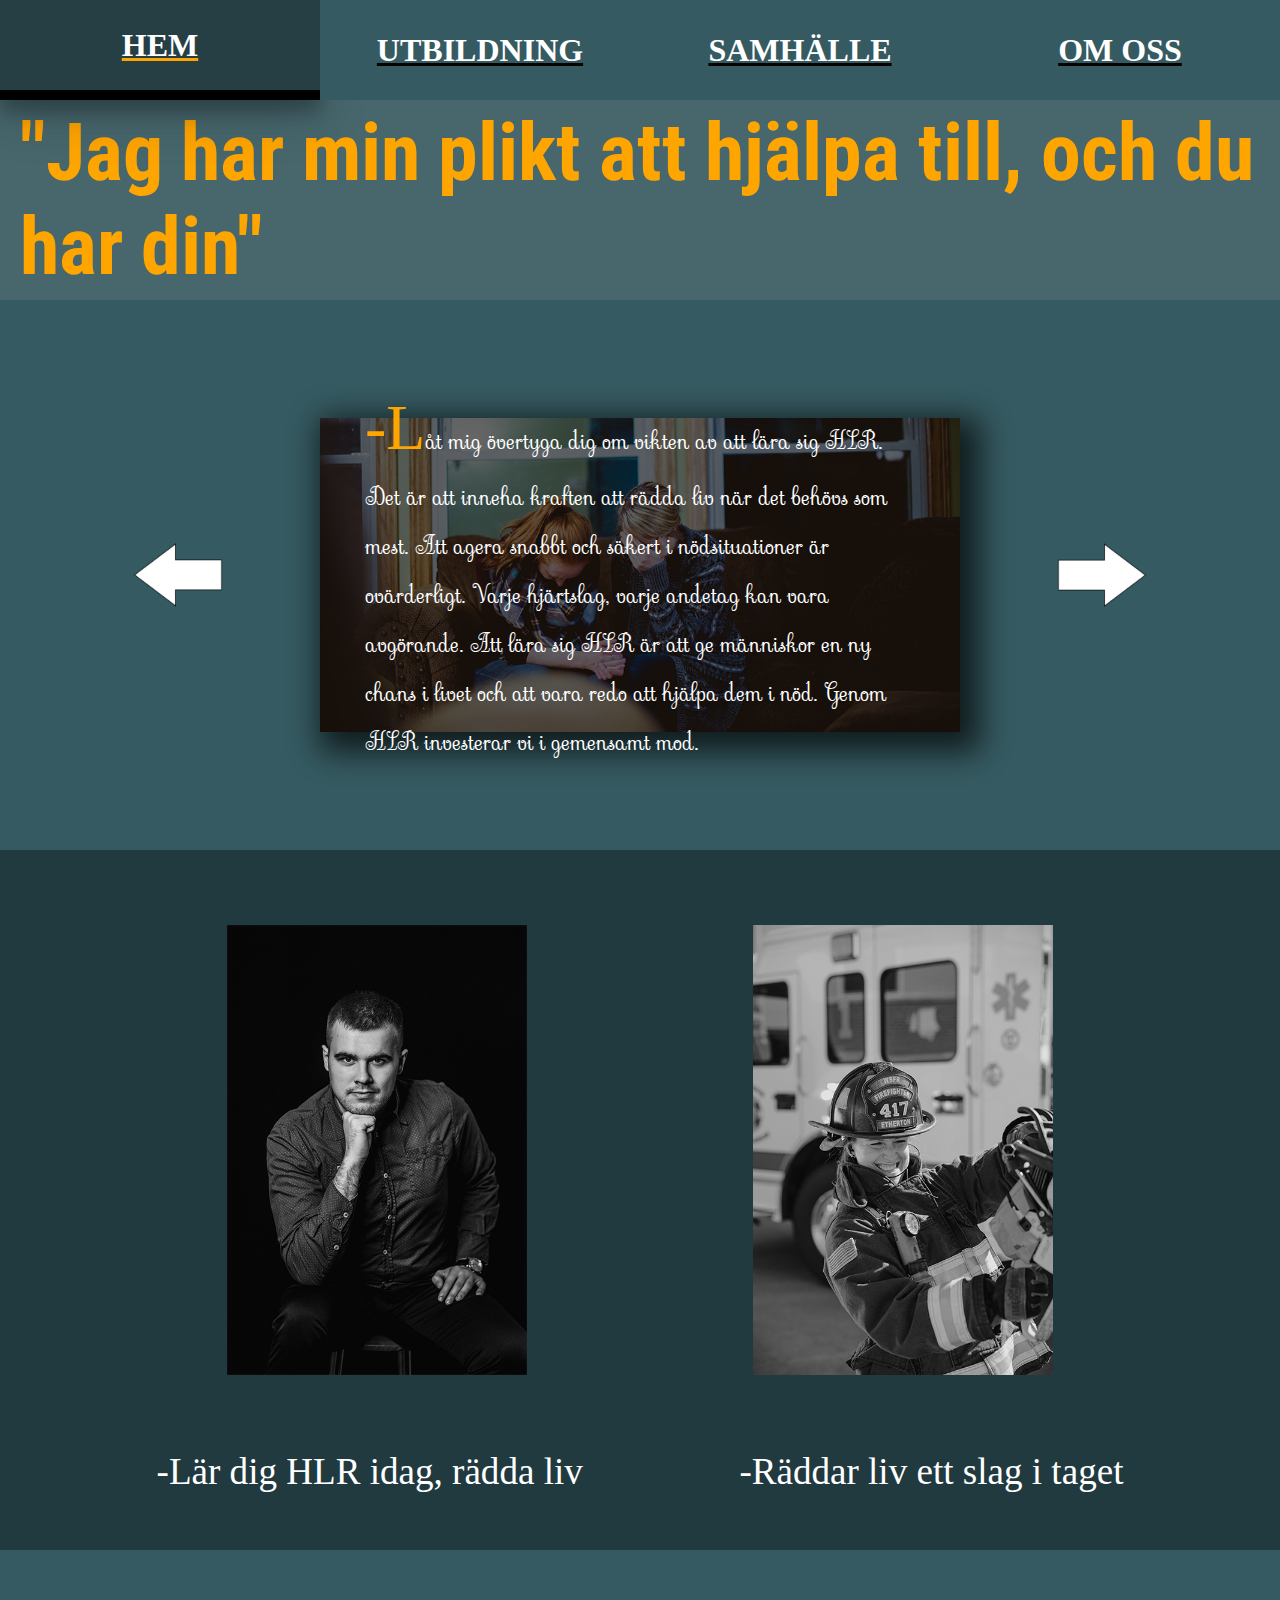
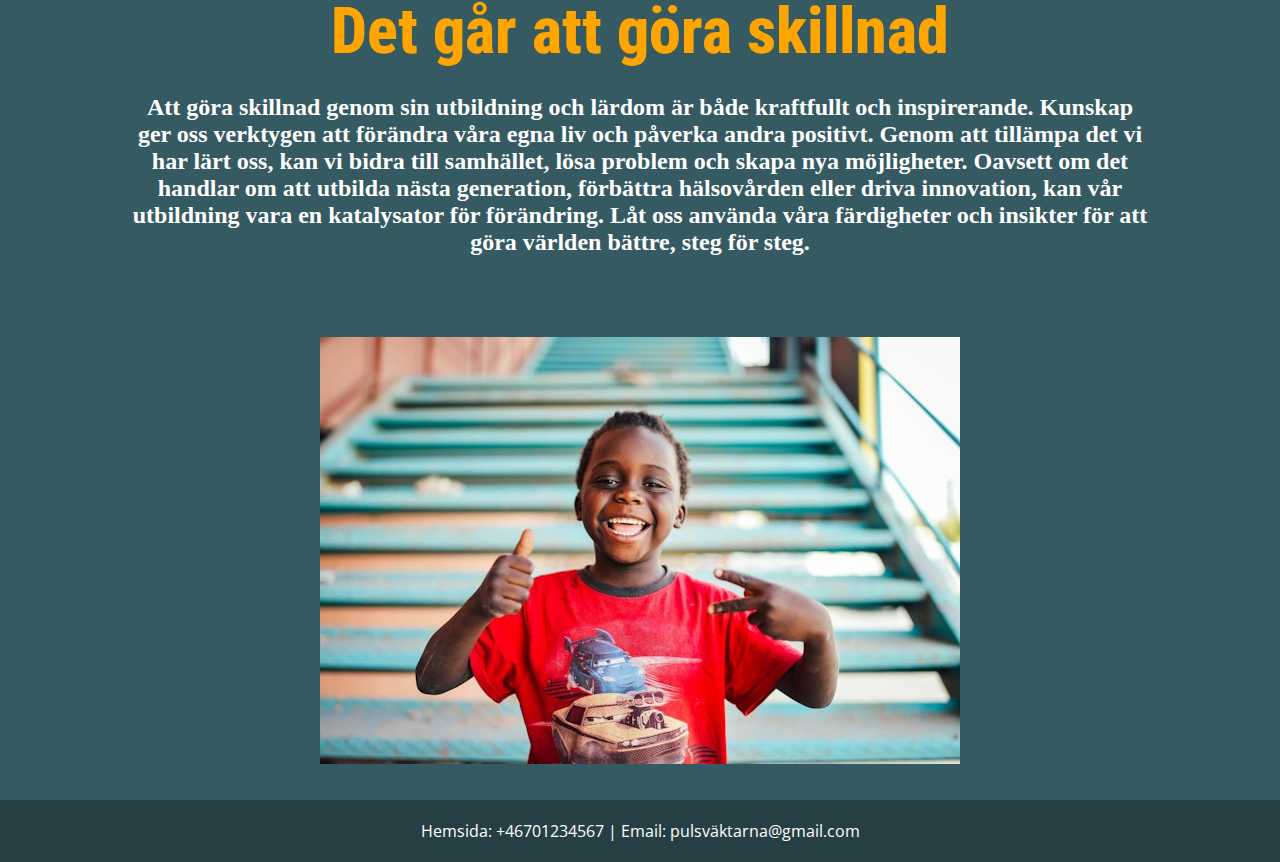
==== commit a596264d: "Revert "c.21"" ====
--- a/din_plikt.html
+++ b/din_plikt.html
@@ -4,7 +4,7 @@
     <meta charset="UTF-8">
     <meta http-equiv="X-UA-Compatible" content="IE=edge">
     <meta name="viewport" content="width=device-width, initial-scale=1.0">
-    <title>Samhälle</title>
+    <title>Din plikt</title>
     <link rel="preconnect" href="https://fonts.googleapis.com">
     <link rel="preconnect" href="https://fonts.gstatic.com" crossorigin>
     <link href="https://fonts.googleapis.com/css2?family=Open+Sans:ital,wght@0,300..800;1,300..800&display=swap" rel="stylesheet">
@@ -16,17 +16,10 @@
 <body>
     <nav>
         <ul id="link_list">
-<<<<<<< Updated upstream
             <li class="else"><a href="index.html">Hem</a></li>
             <li class="else"><a href="hlr.html">Utbildning</a></li>
             <li class="else"><a href="din_plikt.html">Samhälle</a></li>
             <li class="else"><a href="om_oss.html">Om oss</a></li>
-=======
-            <li><a href="index.html">Hem</a></li>
-            <li><a href="hlr.html">Utbildning</a></li>
-            <li><a href="din_plikt.html">Samhälle</a></li>
-            <li><a href="om_oss.html">Om oss</a></li>
->>>>>>> Stashed changes
         </ul>
         <div id="burger">
             <div id="burger_line_1" class="burger_line"></div>
@@ -36,22 +29,16 @@
     </nav>
     <section id="wrapper_din_plikt">
         <header>
-<<<<<<< Updated upstream
             <h1 id="rubrik_din_plikt"> "Jag har min plikt att hjälpa till, och du har din"</h1>
-=======
-            <h1 id="rubrik_din_plikt"> "Jag har min plikt att hjälpa till, du har din"</h1>
->>>>>>> Stashed changes
         </header>
         
+             
+
         <article id="text_din_plikt">
             <img id="but_left" src="img/arrow_left.png" alt="Button_left">
             <img id="but_right" src="img/arrow_right.png" alt="Button_right">
             <img id="plikt_bak" src="img/plikt_bak.jpg" alt="Bakgrundsbild, sörjande personer">
-<<<<<<< Updated upstream
             <p id="moral_text"> <span class="line">-L</span>åt mig övertyga dig om vikten av att lära sig HLR. Det är att inneha kraften att rädda liv när det behövs som mest. Att agera snabbt och säkert i nödsituationer är ovärderligt. Varje hjärtslag, varje andetag kan vara avgörande. Att lära sig HLR är att ge människor en ny chans i livet och att vara redo att hjälpa dem i nöd. Genom HLR investerar vi i gemensamt mod.</p>
-=======
-            <p id="moral_text"> <span class="line">-L</span>åt mig övertyga dig om vikten av att lära sig utbildning. Det är att inneha kraften att rädda liv när det behövs som mest. Att agera snabbt och säkert i nödsituationer är ovärderligt. Varje hjärtslag, varje andetag kan vara avgörande. Att lära sig utbildning är att ge människor en ny chans i livet och att vara redo att hjälpa dem i nöd. Genom utbildning investerar vi i gemensamt mod.</p>
->>>>>>> Stashed changes
         </article>
 
         <article id="tjomme_bilder"> 
@@ -60,7 +47,6 @@
         </article>
 
         <article id="tjomme_replik">
-<<<<<<< Updated upstream
             <p class="tjomme_snackar">-Lär dig HLR idag, rädda liv</p>
             <p class="tjomme_snackar">-Räddar liv ett slag i taget</p>
         </article>
@@ -85,8 +71,4 @@
     </section>
     <script src="js/script.js"></script>
 </body>
-</html>
-=======
-            <p class="tjomme_snackar">-Lär dig utbildning idag, rädda liv</p>
-            <p class="tjomme_snackar">-Räddar liv ett slag
->>>>>>> Stashed changes
+</html>--- a/css/style.css
+++ b/css/style.css
@@ -413,7 +413,7 @@
     justify-content: center;
     align-items: center;
     padding: 20px;
-    font-size: 1.8rem;
+    font-size: 2rem;
     background-color: #376c77;
     height: 100%;
     width: 100%;
@@ -974,7 +974,7 @@
     align-items: center;
     font-weight: bolder;
     color: orange;
-    font-size: 4rem;
+    font-size: 5rem;
 }
 
 
